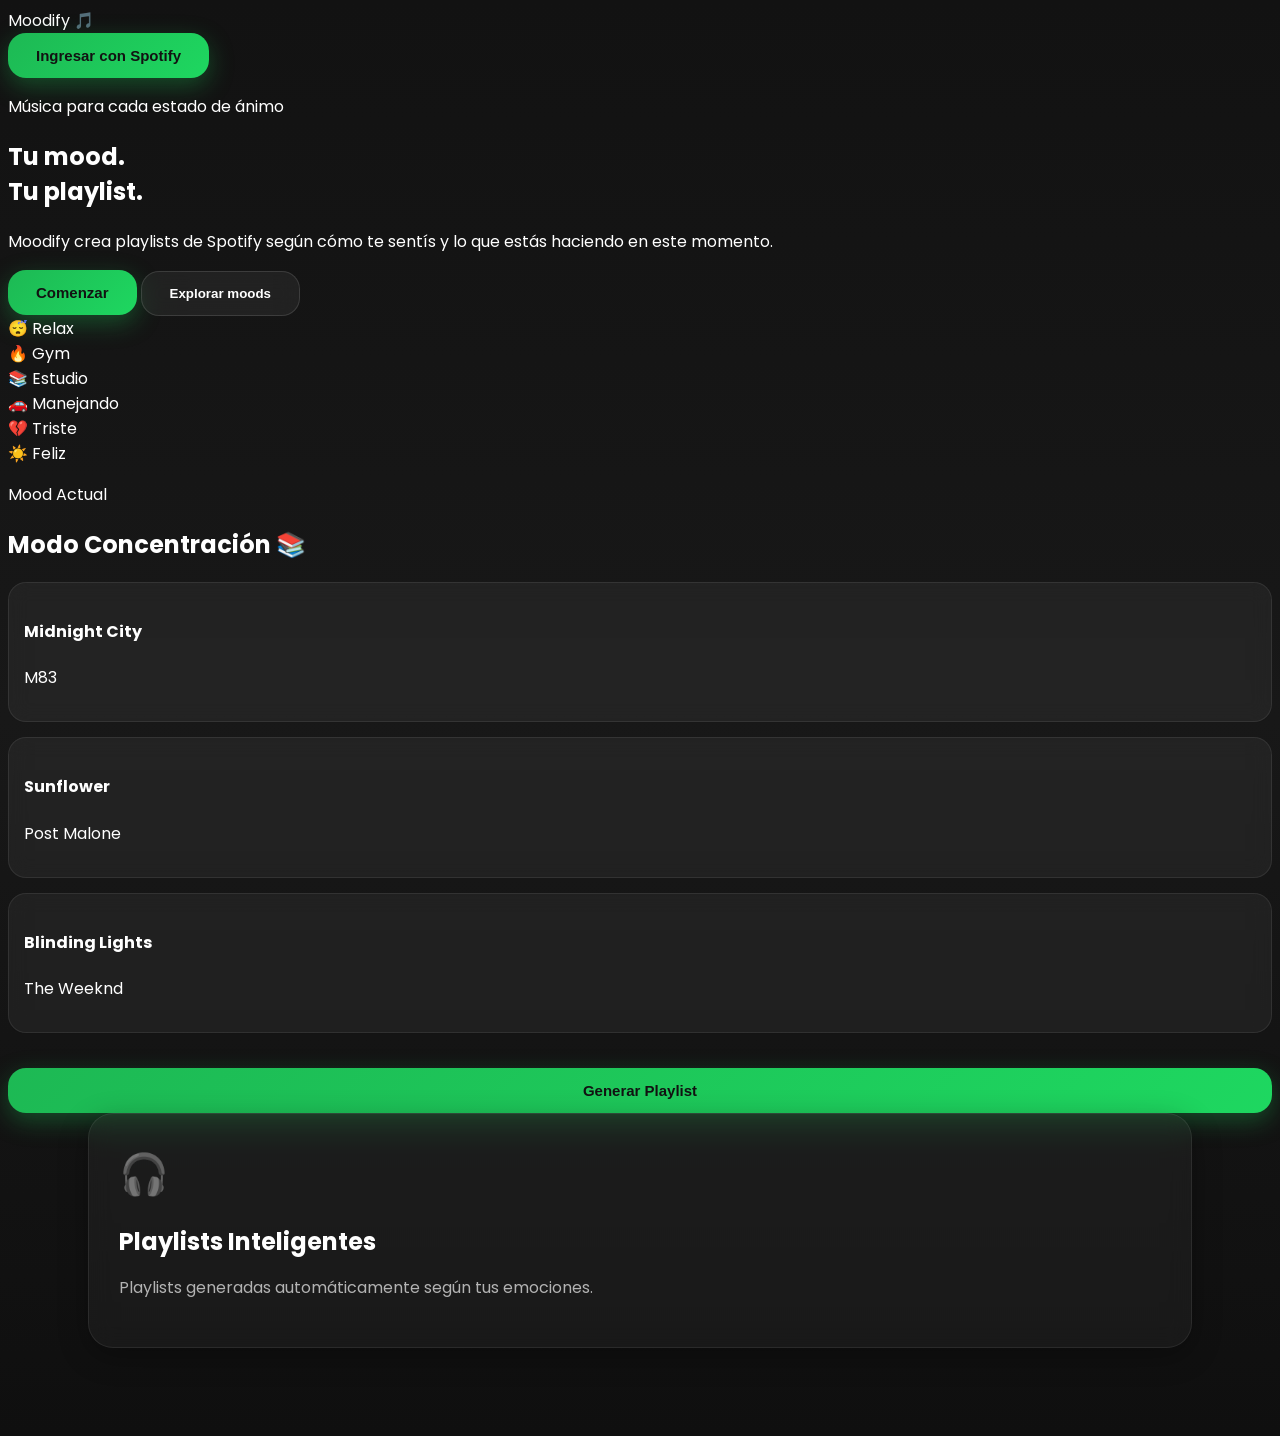
==== index.html @ 7a5965d8 "Moodify" ====
<!DOCTYPE html>
<html>
<head>
  <meta charset="UTF-8" />
  <meta name="viewport" content="width=device-width, initial-scale=1.0" />
  <title>Moodify</title>

  <link rel="preconnect" href="https://fonts.googleapis.com">
  <link rel="preconnect" href="https://fonts.gstatic.com" crossorigin>
  <link href="https://fonts.googleapis.com/css2?family=Poppins:wght@300;400;500;600;700;800&display=swap" rel="stylesheet">
  <link rel="stylesheet" href="/css/style.css">
  
<body>

  <nav>
    <div class="logo">Moodify 🎵</div>

    <button class="login-btn">Ingresar con Spotify</button>
  </nav>

  <section class="hero">

    <div class="hero-text">
      <p class="green-text">Música para cada estado de ánimo</p>

      <h1>Tu mood.<br>Tu playlist.</h1>

      <p>
        Moodify crea playlists de Spotify según cómo te sentís y lo que estás haciendo en este momento.
      </p>

      <div class="buttons">
        <button class="primary-btn">Comenzar</button>
        <button class="secondary-btn">Explorar moods</button>
      </div>

      <div class="moods">
        <div class="mood">😴 Relax</div>
        <div class="mood">🔥 Gym</div>
        <div class="mood">📚 Estudio</div>
        <div class="mood">🚗 Manejando</div>
        <div class="mood">💔 Triste</div>
        <div class="mood">☀️ Feliz</div>
      </div>
    </div>

    <div class="music-card">
      <div class="card">
        <div class="playlist-box">
          <p>Mood Actual</p>
          <h2>Modo Concentración 📚</h2>

          <div class="song">
            <h4>Midnight City</h4>
            <p>M83</p>
          </div>

          <div class="song">
            <h4>Sunflower</h4>
            <p>Post Malone</p>
          </div>

          <div class="song">
            <h4>Blinding Lights</h4>
            <p>The Weeknd</p>
          </div>

          <button class="generate-btn">Generar Playlist</button>
        </div>
      </div>
    </div>

  </section>

  <section class="features">

    <div class="feature-card">
      <span>🎧</span>
      <h3>Playlists Inteligentes</h3>
      <p>
        Playlists generadas automáticamente según tus emociones.
      </p>
    </div>

</body>
</html>
---- css/style.css ----
body {
  background: linear-gradient(to bottom, #121212, #181818, #0f0f0f);
  color: white;
  font-family: 'Poppins', sans-serif;
}

/* TARJETAS DE CANCIONES */
.song {
  background: rgba(255, 255, 255, 0.05);
  backdrop-filter: blur(10px);
  border: 1px solid rgba(255,255,255,0.08);
  padding: 15px;
  border-radius: 18px;
  margin-bottom: 15px;
  transition: 0.3s;
}

.song:hover {
  transform: translateY(-3px);
  background: rgba(255,255,255,0.08);
}

/* BOTON PRINCIPAL */
.generate-btn {
  width: 100%;
  margin-top: 20px;
  padding: 15px;
  border: none;
  border-radius: 18px;
  background: linear-gradient(135deg, #1DB954, #1ed760);
  color: #121212;
  font-weight: 700;
  cursor: pointer;
  transition: 0.3s;
  font-size: 16px;
}

.generate-btn:hover {
  transform: scale(1.02);
  box-shadow: 0 0 20px rgba(29, 185, 84, 0.4);
}

/* FEATURES */
.features {
  display: grid;
  grid-template-columns: repeat(auto-fit, minmax(250px, 1fr));
  gap: 25px;
  padding: 0 80px 80px;
}

/* CARDS */
.feature-card {
  background: rgba(255,255,255,0.04);
  border: 1px solid rgba(255,255,255,0.08);
  backdrop-filter: blur(12px);
  border-radius: 25px;
  padding: 30px;
  transition: 0.3s;
  box-shadow: 0 8px 30px rgba(0,0,0,0.3);
}

.feature-card:hover {
  transform: translateY(-6px);
  border-color: #1DB954;
}

/* ICONOS */
.feature-card span {
  font-size: 40px;
}

/* TITULOS */
.feature-card h3 {
  margin: 20px 0 10px;
  font-size: 24px;
  color: white;
}

/* TEXTO */
.feature-card p {
  color: #b3b3b3;
  line-height: 1.6;
}

/* RESPONSIVE */
@media (max-width: 900px) {

  nav {
    padding: 20px 30px;
  }

  .hero {
    padding: 50px 30px;
  }

  .hero-text h1 {
    font-size: 50px;
  }

  .features {
    padding: 0 30px 50px;
  }
}
/* BOTON VERDE PRINCIPAL */
.primary-btn,
.generate-btn,
.login-btn {

  background: linear-gradient(135deg, #1DB954, #1ed760);
  color: #121212;

  border: none;
  border-radius: 18px;

  padding: 14px 28px;

  font-weight: 700;
  font-size: 15px;

  cursor: pointer;

  transition: 0.3s;

  box-shadow: 0 8px 25px rgba(29, 185, 84, 0.35);
}

/* HOVER */
.primary-btn:hover,
.generate-btn:hover,
.login-btn:hover {

  transform: translateY(-3px) scale(1.02);

  box-shadow: 0 12px 30px rgba(29, 185, 84, 0.5);

  background: linear-gradient(135deg, #1ed760, #24ff72);
}


/* BOTON SECUNDARIO */
.secondary-btn {

  background: rgba(255,255,255,0.06);

  color: white;

  border: 1px solid rgba(255,255,255,0.12);

  border-radius: 18px;

  padding: 14px 28px;

  font-weight: 600;

  cursor: pointer;

  transition: 0.3s;

  backdrop-filter: blur(10px);
}

/* HOVER SECUNDARIO */
.secondary-btn:hover {

  background: rgba(255,255,255,0.1);

  border-color: #1DB954;

  transform: translateY(-3px);
}
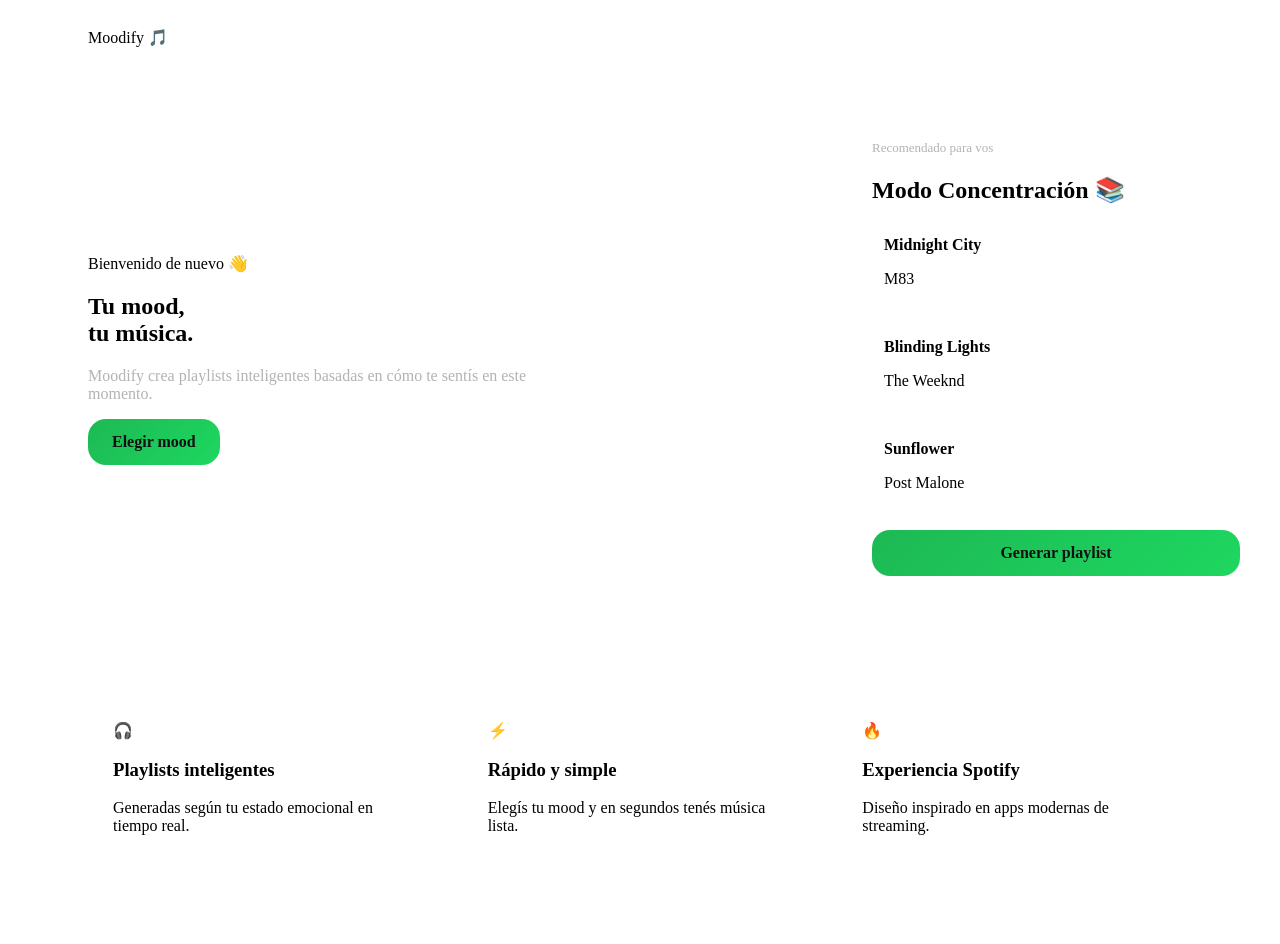
==== commit 3b43a049: "Moodify" ====
--- a/index.html
+++ b/index.html
@@ -1,86 +1,110 @@
 <!DOCTYPE html>
-<html>
+<html lang="es">
+
 <head>
   <meta charset="UTF-8" />
   <meta name="viewport" content="width=device-width, initial-scale=1.0" />
-  <title>Moodify</title>
 
+  <title>Moodify | Home</title>
+
+  <!-- SEO -->
+  <meta name="description" content="Moodify genera playlists según tu estado de ánimo usando Spotify">
+  <meta name="keywords" content="música, playlists, spotify, mood, estudio, gym, relax">
+  <meta name="author" content="Alejandro Gomez">
+
+  <!-- Fonts -->
   <link rel="preconnect" href="https://fonts.googleapis.com">
   <link rel="preconnect" href="https://fonts.gstatic.com" crossorigin>
   <link href="https://fonts.googleapis.com/css2?family=Poppins:wght@300;400;500;600;700;800&display=swap" rel="stylesheet">
+
+  <!-- CSS -->
   <link rel="stylesheet" href="/css/style.css">
-  
+</head>
+
 <body>
 
-  <nav>
+  <!-- NAV GLOBAL -->
+  <nav class="nav">
     <div class="logo">Moodify 🎵</div>
 
-    <button class="login-btn">Ingresar con Spotify</button>
+    <div class="nav-links">
+      <a href="home.html">Inicio</a>
+      <a href="mood-selector.html">Moods</a>
+      <a href="playlist.html">Playlist</a>
+      <a href="profile.html">Perfil</a>
+    </div>
   </nav>
 
+  <!-- HERO -->
   <section class="hero">
 
     <div class="hero-text">
-      <p class="green-text">Música para cada estado de ánimo</p>
 
-      <h1>Tu mood.<br>Tu playlist.</h1>
+      <p class="green-text">Bienvenido de nuevo 👋</p>
 
-      <p>
-        Moodify crea playlists de Spotify según cómo te sentís y lo que estás haciendo en este momento.
+      <h1>Tu mood,<br>tu música.</h1>
+
+      <p class="subtitle">
+        Moodify crea playlists inteligentes basadas en cómo te sentís en este momento.
       </p>
 
       <div class="buttons">
-        <button class="primary-btn">Comenzar</button>
-        <button class="secondary-btn">Explorar moods</button>
+        <a href="mood-selector.html" class="btn-primary">Elegir mood</a>
+        <a href="playlist.html" class="btn-secondary">Ver última playlist</a>
       </div>
 
-      <div class="moods">
-        <div class="mood">😴 Relax</div>
-        <div class="mood">🔥 Gym</div>
-        <div class="mood">📚 Estudio</div>
-        <div class="mood">🚗 Manejando</div>
-        <div class="mood">💔 Triste</div>
-        <div class="mood">☀️ Feliz</div>
-      </div>
     </div>
 
-    <div class="music-card">
-      <div class="card">
-        <div class="playlist-box">
-          <p>Mood Actual</p>
-          <h2>Modo Concentración 📚</h2>
+    <!-- CARD VISUAL -->
+    <div class="music-card card">
 
-          <div class="song">
-            <h4>Midnight City</h4>
-            <p>M83</p>
-          </div>
+      <p class="small-text">Recomendado para vos</p>
 
-          <div class="song">
-            <h4>Sunflower</h4>
-            <p>Post Malone</p>
-          </div>
+      <h2>Modo Concentración 📚</h2>
 
-          <div class="song">
-            <h4>Blinding Lights</h4>
-            <p>The Weeknd</p>
-          </div>
+      <div class="song">
+        <strong>Midnight City</strong>
+        <p>M83</p>
+      </div>
 
-          <button class="generate-btn">Generar Playlist</button>
-        </div>
+      <div class="song">
+        <strong>Blinding Lights</strong>
+        <p>The Weeknd</p>
       </div>
+
+      <div class="song">
+        <strong>Sunflower</strong>
+        <p>Post Malone</p>
+      </div>
+
+      <a href="playlist.html" class="btn-primary full">Generar playlist</a>
+
     </div>
 
   </section>
 
+  <!-- FEATURES -->
   <section class="features">
 
     <div class="feature-card">
-      <span>🎧</span>
-      <h3>Playlists Inteligentes</h3>
-      <p>
-        Playlists generadas automáticamente según tus emociones.
-      </p>
+      🎧
+      <h3>Playlists inteligentes</h3>
+      <p>Generadas según tu estado emocional en tiempo real.</p>
     </div>
+
+    <div class="feature-card">
+      ⚡
+      <h3>Rápido y simple</h3>
+      <p>Elegís tu mood y en segundos tenés música lista.</p>
+    </div>
+
+    <div class="feature-card">
+      🔥
+      <h3>Experiencia Spotify</h3>
+      <p>Diseño inspirado en apps modernas de streaming.</p>
+    </div>
+
+  </section>
 
 </body>
 </html>
--- a/css/style.css
+++ b/css/style.css
@@ -1,170 +1,323 @@
-body {
-  background: linear-gradient(to bottom, #121212, #181818, #0f0f0f);
+/* NAV PRO */
+.nav {
+  display: flex;
+  justify-content: space-between;
+  align-items: center;
+  padding: 20px 80px;
+}
+
+.nav-links a {
   color: white;
-  font-family: 'Poppins', sans-serif;
-}
-
-/* TARJETAS DE CANCIONES */
-.song {
-  background: rgba(255, 255, 255, 0.05);
-  backdrop-filter: blur(10px);
-  border: 1px solid rgba(255,255,255,0.08);
-  padding: 15px;
-  border-radius: 18px;
-  margin-bottom: 15px;
-  transition: 0.3s;
-}
-
-.song:hover {
-  transform: translateY(-3px);
-  background: rgba(255,255,255,0.08);
-}
-
-/* BOTON PRINCIPAL */
-.generate-btn {
-  width: 100%;
-  margin-top: 20px;
-  padding: 15px;
-  border: none;
-  border-radius: 18px;
+  text-decoration: none;
+  margin: 0 12px;
+  opacity: 0.7;
+  transition: 0.3s;
+}
+
+.nav-links a:hover {
+  opacity: 1;
+  color: #1DB954;
+}
+
+/* HERO PRO */
+.hero {
+  display: flex;
+  justify-content: space-between;
+  align-items: center;
+  padding: 60px 80px;
+  gap: 40px;
+}
+
+/* SUBTITLE */
+.subtitle {
+  color: #b3b3b3;
+  max-width: 450px;
+}
+
+/* BOTONES */
+.btn-primary {
   background: linear-gradient(135deg, #1DB954, #1ed760);
   color: #121212;
+  padding: 14px 24px;
+  border-radius: 18px;
   font-weight: 700;
-  cursor: pointer;
-  transition: 0.3s;
-  font-size: 16px;
-}
-
-.generate-btn:hover {
-  transform: scale(1.02);
-  box-shadow: 0 0 20px rgba(29, 185, 84, 0.4);
-}
-
-/* FEATURES */
+  text-decoration: none;
+  display: inline-block;
+  transition: 0.3s;
+}
+
+.btn-primary:hover {
+  transform: translateY(-4px);
+  box-shadow: 0 10px 30px rgba(29,185,84,0.4);
+}
+
+.btn-secondary {
+  background: rgba(255,255,255,0.06);
+  color: white;
+  padding: 14px 24px;
+  border-radius: 18px;
+  text-decoration: none;
+  margin-left: 10px;
+  transition: 0.3s;
+}
+
+.btn-secondary:hover {
+  border: 1px solid #1DB954;
+  transform: translateY(-4px);
+}
+
+/* CARD */
+.music-card {
+  width: 320px;
+}
+
+.small-text {
+  color: #b3b3b3;
+  font-size: 13px;
+}
+
+/* SONG PRO */
+.song {
+  margin: 10px 0;
+  padding: 12px;
+  border-radius: 12px;
+  background: rgba(255,255,255,0.05);
+  transition: 0.3s;
+}
+
+.song:hover {
+  transform: translateX(5px);
+  border-left: 3px solid #1DB954;
+}
+
+/* FEATURES PRO */
 .features {
   display: grid;
-  grid-template-columns: repeat(auto-fit, minmax(250px, 1fr));
-  gap: 25px;
-  padding: 0 80px 80px;
-}
-
-/* CARDS */
+  grid-template-columns: repeat(3, 1fr);
+  gap: 20px;
+  padding: 60px 80px;
+}
+
 .feature-card {
-  background: rgba(255,255,255,0.04);
-  border: 1px solid rgba(255,255,255,0.08);
-  backdrop-filter: blur(12px);
-  border-radius: 25px;
-  padding: 30px;
-  transition: 0.3s;
-  box-shadow: 0 8px 30px rgba(0,0,0,0.3);
+  background: rgba(255,255,255,0.05);
+  padding: 25px;
+  border-radius: 20px;
+  transition: 0.3s;
 }
 
 .feature-card:hover {
   transform: translateY(-6px);
+  border: 1px solid #1DB954;
+}
+/* HERO SMALL (para páginas internas) */
+.hero.small {
+  padding: 40px 80px;
+}
+
+/* MOODS SECTION */
+.moods-section {
+  padding: 40px 80px 80px;
+}
+
+/* GRID PRO */
+.moods-grid {
+  display: grid;
+  grid-template-columns: repeat(3, 1fr);
+  gap: 20px;
+}
+
+/* MOOD CARD PRO */
+.mood-card {
+  background: rgba(255,255,255,0.05);
+  border: 1px solid rgba(255,255,255,0.08);
+  border-radius: 20px;
+  padding: 25px;
+  text-decoration: none;
+  color: white;
+  transition: 0.3s;
+
+  display: flex;
+  flex-direction: column;
+  gap: 5px;
+}
+
+.mood-card h3 {
+  margin: 0;
+}
+
+.mood-card p {
+  margin: 0;
+  color: #b3b3b3;
+  font-size: 14px;
+}
+
+/* HOVER PRO */
+.mood-card:hover {
+  transform: translateY(-8px);
   border-color: #1DB954;
-}
-
-/* ICONOS */
-.feature-card span {
-  font-size: 40px;
-}
-
-/* TITULOS */
-.feature-card h3 {
-  margin: 20px 0 10px;
-  font-size: 24px;
-  color: white;
-}
-
-/* TEXTO */
-.feature-card p {
-  color: #b3b3b3;
-  line-height: 1.6;
+  background: rgba(29,185,84,0.08);
+}
+
+/* EMOJI GRANDE */
+.mood-card {
+  font-size: 30px;
 }
 
 /* RESPONSIVE */
 @media (max-width: 900px) {
-
-  nav {
-    padding: 20px 30px;
+  .moods-grid {
+    grid-template-columns: repeat(2, 1fr);
   }
 
   .hero {
-    padding: 50px 30px;
-  }
-
-  .hero-text h1 {
-    font-size: 50px;
-  }
-
-  .features {
-    padding: 0 30px 50px;
-  }
-}
-/* BOTON VERDE PRINCIPAL */
-.primary-btn,
-.generate-btn,
-.login-btn {
-
-  background: linear-gradient(135deg, #1DB954, #1ed760);
-  color: #121212;
-
-  border: none;
-  border-radius: 18px;
-
-  padding: 14px 28px;
-
-  font-weight: 700;
-  font-size: 15px;
-
-  cursor: pointer;
-
-  transition: 0.3s;
-
-  box-shadow: 0 8px 25px rgba(29, 185, 84, 0.35);
-}
-
-/* HOVER */
-.primary-btn:hover,
-.generate-btn:hover,
-.login-btn:hover {
-
-  transform: translateY(-3px) scale(1.02);
-
-  box-shadow: 0 12px 30px rgba(29, 185, 84, 0.5);
-
-  background: linear-gradient(135deg, #1ed760, #24ff72);
-}
-
-
-/* BOTON SECUNDARIO */
-.secondary-btn {
-
+    padding: 40px;
+  }
+}
+
+@media (max-width: 600px) {
+  .moods-grid {
+    grid-template-columns: 1fr;
+  }
+}
+
+/* PLAYLIST LAYOUT */
+.playlist-container {
+  display: grid;
+  grid-template-columns: 300px 1fr;
+  gap: 30px;
+  padding: 40px 80px 80px;
+}
+
+/* INFO CARD */
+.playlist-info {
+  height: fit-content;
+  display: flex;
+  flex-direction: column;
+  gap: 15px;
+}
+
+/* FULL BUTTON */
+.full {
+  width: 100%;
+  text-align: center;
+}
+
+/* SONG LIST */
+.song-list {
+  display: flex;
+  flex-direction: column;
+  gap: 12px;
+}
+
+/* SONG ITEM PRO */
+.song-item {
+  display: flex;
+  justify-content: space-between;
+  align-items: center;
+
+  padding: 15px 20px;
+  border-radius: 15px;
+
+  background: rgba(255,255,255,0.05);
+  border: 1px solid rgba(255,255,255,0.08);
+
+  transition: 0.3s;
+}
+
+.song-item:hover {
+  transform: translateX(6px);
+  border-left: 3px solid #1DB954;
+  background: rgba(29,185,84,0.08);
+}
+
+/* TEXTO SONG */
+.song-item p {
+  margin: 0;
+  color: #b3b3b3;
+  font-size: 13px;
+}
+
+/* RESPONSIVE */
+@media (max-width: 900px) {
+  .playlist-container {
+    grid-template-columns: 1fr;
+    padding: 30px;
+  }
+}
+
+/* PROFILE LAYOUT */
+.profile-container {
+  display: grid;
+  grid-template-columns: 300px 1fr;
+  gap: 25px;
+  padding: 40px 80px 80px;
+}
+
+/* AVATAR */
+.avatar {
+  font-size: 60px;
+  text-align: center;
+  margin-bottom: 10px;
+}
+
+/* USER CARD */
+.profile-card {
+  text-align: center;
+  height: fit-content;
+}
+
+/* STATS GRID */
+.stats-grid {
+  display: grid;
+  grid-template-columns: repeat(3, 1fr);
+  gap: 15px;
+}
+
+/* STAT CARD */
+.stat-card {
+  text-align: center;
+}
+
+.stat-card h3 {
+  font-size: 28px;
+  margin: 0;
+  color: #1DB954;
+}
+
+/* FAVORITES */
+.favorites {
+  grid-column: 1 / -1;
+}
+
+.tags {
+  display: flex;
+  flex-wrap: wrap;
+  gap: 10px;
+  margin-top: 10px;
+}
+
+.tags span {
   background: rgba(255,255,255,0.06);
-
-  color: white;
-
-  border: 1px solid rgba(255,255,255,0.12);
-
-  border-radius: 18px;
-
-  padding: 14px 28px;
-
-  font-weight: 600;
-
-  cursor: pointer;
-
-  transition: 0.3s;
-
-  backdrop-filter: blur(10px);
-}
-
-/* HOVER SECUNDARIO */
-.secondary-btn:hover {
-
-  background: rgba(255,255,255,0.1);
-
-  border-color: #1DB954;
-
-  transform: translateY(-3px);
+  padding: 8px 14px;
+  border-radius: 20px;
+  font-size: 13px;
+  border: 1px solid rgba(255,255,255,0.08);
+}
+
+/* LOGOUT */
+.logout {
+  grid-column: 1 / -1;
+  text-align: center;
+}
+
+/* RESPONSIVE */
+@media (max-width: 900px) {
+  .profile-container {
+    grid-template-columns: 1fr;
+    padding: 30px;
+  }
+
+  .stats-grid {
+    grid-template-columns: 1fr;
+  }
 }
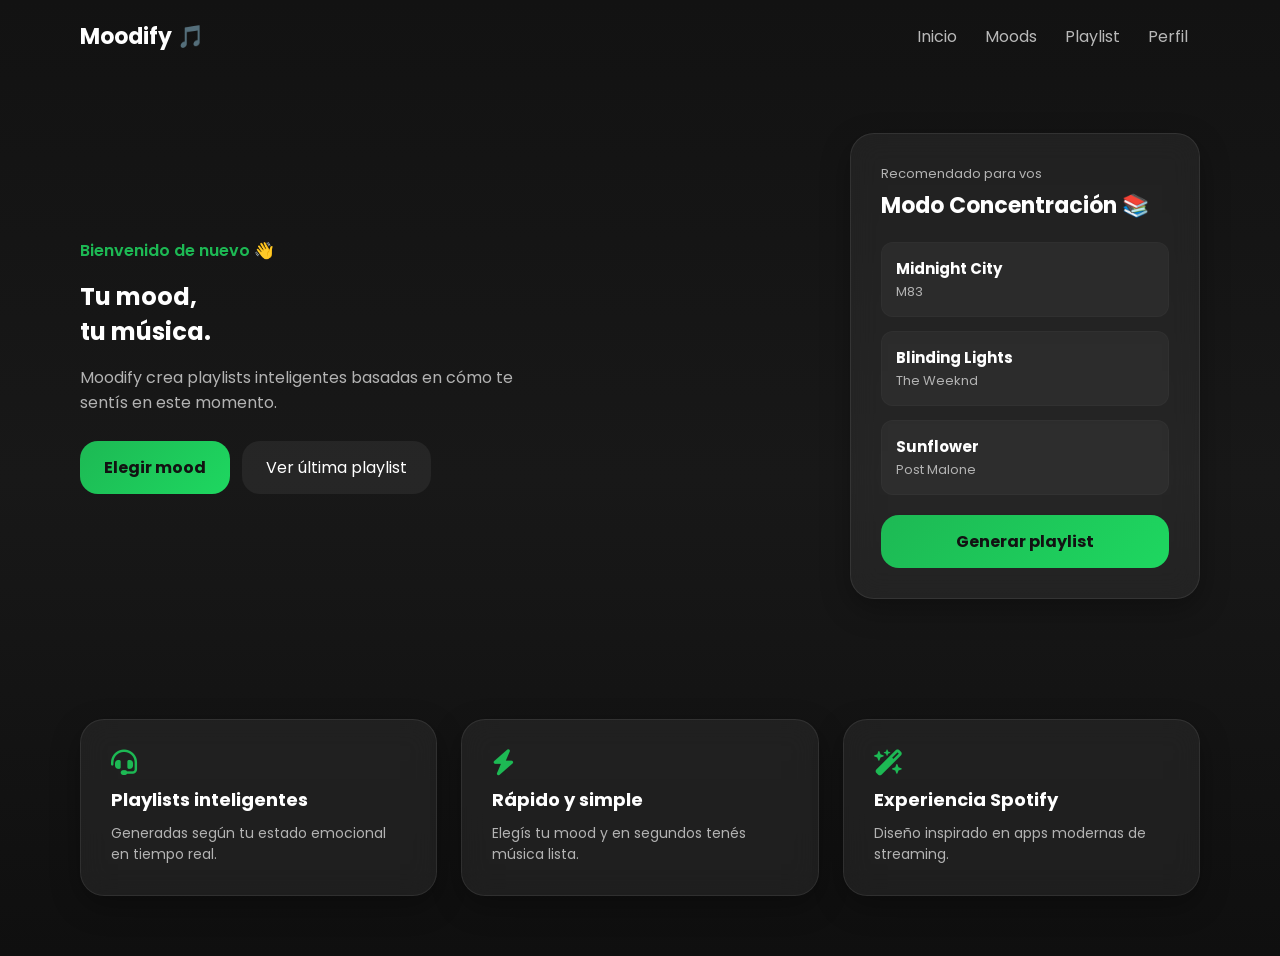
==== commit 26d8b8b2: "Se cargaron las ultimas actualizaciones" ====
--- a/index.html
+++ b/index.html
@@ -7,59 +7,47 @@
 
   <title>Moodify | Home</title>
 
-  <!-- SEO -->
   <meta name="description" content="Moodify genera playlists según tu estado de ánimo usando Spotify">
   <meta name="keywords" content="música, playlists, spotify, mood, estudio, gym, relax">
   <meta name="author" content="Alejandro Gomez">
 
-  <!-- Fonts -->
   <link rel="preconnect" href="https://fonts.googleapis.com">
   <link rel="preconnect" href="https://fonts.gstatic.com" crossorigin>
   <link href="https://fonts.googleapis.com/css2?family=Poppins:wght@300;400;500;600;700;800&display=swap" rel="stylesheet">
+  <link rel="stylesheet" href="https://cdnjs.cloudflare.com/ajax/libs/font-awesome/6.5.0/css/all.min.css">
 
-  <!-- CSS -->
   <link rel="stylesheet" href="/css/style.css">
 </head>
 
 <body>
 
-  <!-- NAV GLOBAL -->
   <nav class="nav">
-    <div class="logo">Moodify 🎵</div>
+    <div class="logo" style="font-weight: 700; font-size: 22px;">Moodify 🎵</div>
 
     <div class="nav-links">
-      <a href="home.html">Inicio</a>
-      <a href="mood-selector.html">Moods</a>
-      <a href="playlist.html">Playlist</a>
-      <a href="profile.html">Perfil</a>
+      <a href="index.html">Inicio</a>
+      <a href="/paginas/mood-selector.html">Moods</a>
+      <a href="/paginas/playlist.html">Playlist</a>
+      <a href="/paginas/profile.html">Perfil</a>
     </div>
   </nav>
 
-  <!-- HERO -->
   <section class="hero">
 
     <div class="hero-text">
-
       <p class="green-text">Bienvenido de nuevo 👋</p>
-
       <h1>Tu mood,<br>tu música.</h1>
-
       <p class="subtitle">
         Moodify crea playlists inteligentes basadas en cómo te sentís en este momento.
       </p>
-
       <div class="buttons">
-        <a href="mood-selector.html" class="btn-primary">Elegir mood</a>
-        <a href="playlist.html" class="btn-secondary">Ver última playlist</a>
+        <a href="/paginas/mood-selector.html" class="btn-primary">Elegir mood</a>
+        <a href="/paginas/playlist.html" class="btn-secondary">Ver última playlist</a>
       </div>
-
     </div>
 
-    <!-- CARD VISUAL -->
     <div class="music-card card">
-
       <p class="small-text">Recomendado para vos</p>
-
       <h2>Modo Concentración 📚</h2>
 
       <div class="song">
@@ -77,29 +65,27 @@
         <p>Post Malone</p>
       </div>
 
-      <a href="playlist.html" class="btn-primary full">Generar playlist</a>
-
+      <a href="/paginas/playlist.html" class="btn-primary full">Generar playlist</a>
     </div>
 
   </section>
 
-  <!-- FEATURES -->
   <section class="features">
 
     <div class="feature-card">
-      🎧
+      <i class="fa-solid fa-headset" style="color: #1DB954; font-size: 26px; margin-bottom: 10px; display: block;"></i>
       <h3>Playlists inteligentes</h3>
       <p>Generadas según tu estado emocional en tiempo real.</p>
     </div>
 
     <div class="feature-card">
-      ⚡
+      <i class="fa-solid fa-bolt" style="color: #1DB954; font-size: 26px; margin-bottom: 10px; display: block;"></i>
       <h3>Rápido y simple</h3>
       <p>Elegís tu mood y en segundos tenés música lista.</p>
     </div>
 
     <div class="feature-card">
-      🔥
+      <i class="fa-solid fa-wand-magic-sparkles" style="color: #1DB954; font-size: 26px; margin-bottom: 10px; display: block;"></i>
       <h3>Experiencia Spotify</h3>
       <p>Diseño inspirado en apps modernas de streaming.</p>
     </div>
--- a/css/style.css
+++ b/css/style.css
@@ -1,4 +1,14 @@
-/* NAV PRO */
+/* ==========================================
+   ESTILOS GENERALES Y BASE
+   ========================================== */
+body {
+  margin: 0;
+  background: linear-gradient(to bottom, #121212, #181818, #0f0f0f);
+  color: white;
+  font-family: 'Poppins', sans-serif;
+}
+
+/* NAV GLOBAL */
 .nav {
   display: flex;
   justify-content: space-between;
@@ -19,22 +29,73 @@
   color: #1DB954;
 }
 
-/* HERO PRO */
+/* ==========================================
+   HERO (INDEX / HOME)
+   ========================================== */
 .hero {
   display: flex;
   justify-content: space-between;
   align-items: center;
   padding: 60px 80px;
   gap: 40px;
-}
-
-/* SUBTITLE */
+  position: relative;
+  overflow: hidden;
+}
+
+.hero::before {
+  content: "";
+  position: absolute;
+  top: 0;
+  right: 0;
+  width: 50%;
+  height: 100%;
+  background: url("https://images.unsplash.com/photo-1511379938547-c1f69419868d") center/cover;
+  opacity: 0.25;
+  border-radius: 30px;
+  z-index: 1;
+}
+
+/* Alineación limpia del Hero Text */
+.hero-text {
+  position: relative;
+  z-index: 2;
+  display: flex;
+  flex-direction: column;
+  align-items: flex-start;
+  gap: 16px;
+}
+
+.hero-text h1, 
+.hero-text p {
+  margin: 0;
+}
+
 .subtitle {
   color: #b3b3b3;
   max-width: 450px;
 }
 
-/* BOTONES */
+.green-text {
+  color: #1DB954;
+  font-weight: 600;
+}
+
+/* Contenedor de botones en Hero */
+.hero-text .buttons {
+  display: flex;
+  align-items: center;
+  gap: 12px;
+  margin-top: 10px;
+}
+
+/* HERO SMALL (para páginas internas) */
+.hero.small {
+  padding: 40px 80px;
+}
+
+/* ==========================================
+   BOTONES
+   ========================================== */
 .btn-primary {
   background: linear-gradient(135deg, #1DB954, #1ed760);
   color: #121212;
@@ -43,7 +104,7 @@
   font-weight: 700;
   text-decoration: none;
   display: inline-block;
-  transition: 0.3s;
+  transition: 0.3s ease;
 }
 
 .btn-primary:hover {
@@ -57,8 +118,7 @@
   padding: 14px 24px;
   border-radius: 18px;
   text-decoration: none;
-  margin-left: 10px;
-  transition: 0.3s;
+  transition: 0.3s ease;
 }
 
 .btn-secondary:hover {
@@ -66,67 +126,126 @@
   transform: translateY(-4px);
 }
 
-/* CARD */
+/* Evita desbordes en botones completos */
+.card .full,
+.playlist-info .full,
+.music-card .full {
+  display: block;
+  width: 100%;
+  box-sizing: border-box;
+  text-align: center;
+  margin-top: 20px;
+}
+
+/* ==========================================
+   ESTILO GLOBAL DE TARJETAS (INDEX Y PLAYLIST)
+   ========================================== */
+.card,
+.feature-card,
 .music-card {
-  width: 320px;
+  backdrop-filter: blur(14px);
+  -webkit-backdrop-filter: blur(14px);
+  background: rgba(255, 255, 255, 0.06);
+  border: 1px solid rgba(255, 255, 255, 0.08);
+  box-shadow: 0 10px 30px rgba(0,0,0,0.3);
+  padding: 30px;
+  border-radius: 24px;
+  box-sizing: border-box; 
+}
+
+.music-card {
+  width: 350px;
+  position: relative;
+  z-index: 2;
+}
+
+.music-card h2 {
+  margin-top: 5px;
+  margin-bottom: 20px;
+  font-size: 22px;
 }
 
 .small-text {
   color: #b3b3b3;
   font-size: 13px;
-}
-
-/* SONG PRO */
+  margin: 0;
+}
+
+/* ==========================================
+   BLOQUES DE CANCIONES (INDEX)
+   ========================================== */
 .song {
-  margin: 10px 0;
-  padding: 12px;
+  margin: 0 0 14px 0;
+  padding: 14px;
   border-radius: 12px;
-  background: rgba(255,255,255,0.05);
-  transition: 0.3s;
+  background: rgba(255,255,255,0.04);
+  border: 1px solid rgba(255, 255, 255, 0.02);
+  transition: 0.3s ease;
 }
 
 .song:hover {
   transform: translateX(5px);
   border-left: 3px solid #1DB954;
-}
-
-/* FEATURES PRO */
+  background: rgba(29, 185, 84, 0.08);
+}
+
+.song strong {
+  display: block;
+  font-size: 15px;
+  color: #ffffff;
+  margin-bottom: 2px;
+}
+
+.song p {
+  margin: 0;
+  color: #b3b3b3;
+  font-size: 13px;
+}
+
+/* ==========================================
+   FEATURES GRID (HOME)
+   ========================================== */
 .features {
   display: grid;
   grid-template-columns: repeat(3, 1fr);
-  gap: 20px;
+  gap: 24px;
   padding: 60px 80px;
 }
 
 .feature-card {
-  background: rgba(255,255,255,0.05);
-  padding: 25px;
-  border-radius: 20px;
-  transition: 0.3s;
+  transition: 0.3s ease;
+}
+
+.feature-card h3 {
+  margin: 10px 0;
+  font-size: 18px;
+}
+
+.feature-card p {
+  margin: 0;
+  color: #b3b3b3;
+  font-size: 14px;
+  line-height: 1.5;
 }
 
 .feature-card:hover {
   transform: translateY(-6px);
   border: 1px solid #1DB954;
 }
-/* HERO SMALL (para páginas internas) */
-.hero.small {
-  padding: 40px 80px;
-}
-
-/* MOODS SECTION */
+
+/* ==========================================
+   PÁGINA: MOODS (SECCIÓN INTERNA)
+   ========================================== */
 .moods-section {
   padding: 40px 80px 80px;
 }
 
-/* GRID PRO */
 .moods-grid {
   display: grid;
   grid-template-columns: repeat(3, 1fr);
   gap: 20px;
 }
 
-/* MOOD CARD PRO */
 .mood-card {
   background: rgba(255,255,255,0.05);
   border: 1px solid rgba(255,255,255,0.08);
@@ -135,52 +254,32 @@
   text-decoration: none;
   color: white;
   transition: 0.3s;
-
   display: flex;
   flex-direction: column;
   gap: 5px;
-}
-
-.mood-card h3 {
-  margin: 0;
-}
-
-.mood-card p {
-  margin: 0;
-  color: #b3b3b3;
-  font-size: 14px;
-}
-
-/* HOVER PRO */
+  font-size: 30px;
+}
+
+.mood-card h3 { 
+  margin: 0; 
+  font-size: 20px; 
+}
+
+.mood-card p { 
+  margin: 0; 
+  color: #b3b3b3; 
+  font-size: 14px; 
+}
+
 .mood-card:hover {
   transform: translateY(-8px);
   border-color: #1DB954;
   background: rgba(29,185,84,0.08);
 }
 
-/* EMOJI GRANDE */
-.mood-card {
-  font-size: 30px;
-}
-
-/* RESPONSIVE */
-@media (max-width: 900px) {
-  .moods-grid {
-    grid-template-columns: repeat(2, 1fr);
-  }
-
-  .hero {
-    padding: 40px;
-  }
-}
-
-@media (max-width: 600px) {
-  .moods-grid {
-    grid-template-columns: 1fr;
-  }
-}
-
-/* PLAYLIST LAYOUT */
+/* ==========================================
+   PÁGINA: PLAYLIST (DETALLE INTERNO)
+   ========================================== */
 .playlist-container {
   display: grid;
   grid-template-columns: 300px 1fr;
@@ -188,39 +287,39 @@
   padding: 40px 80px 80px;
 }
 
-/* INFO CARD */
-.playlist-info {
-  height: fit-content;
-  display: flex;
-  flex-direction: column;
-  gap: 15px;
-}
-
-/* FULL BUTTON */
-.full {
+.playlist-info.card { 
+  padding: 30px; 
+  border-radius: 24px; 
+}
+
+.playlist-info .btn-primary.full,
+.playlist-info .btn-secondary.full {
+  display: block;
   width: 100%;
-  text-align: center;
-}
-
-/* SONG LIST */
+  box-sizing: border-box;
+  margin-left: 0;
+  margin-bottom: 10px;
+  text-align: center;
+}
+
+.playlist-info .btn-secondary.full { 
+  margin-bottom: 0; 
+}
+
 .song-list {
   display: flex;
   flex-direction: column;
   gap: 12px;
 }
 
-/* SONG ITEM PRO */
 .song-item {
   display: flex;
   justify-content: space-between;
   align-items: center;
-
   padding: 15px 20px;
   border-radius: 15px;
-
   background: rgba(255,255,255,0.05);
   border: 1px solid rgba(255,255,255,0.08);
-
   transition: 0.3s;
 }
 
@@ -230,22 +329,15 @@
   background: rgba(29,185,84,0.08);
 }
 
-/* TEXTO SONG */
 .song-item p {
   margin: 0;
   color: #b3b3b3;
   font-size: 13px;
 }
 
-/* RESPONSIVE */
-@media (max-width: 900px) {
-  .playlist-container {
-    grid-template-columns: 1fr;
-    padding: 30px;
-  }
-}
-
-/* PROFILE LAYOUT */
+/* ==========================================
+   PÁGINA: PERFIL
+   ========================================== */
 .profile-container {
   display: grid;
   grid-template-columns: 300px 1fr;
@@ -253,27 +345,23 @@
   padding: 40px 80px 80px;
 }
 
-/* AVATAR */
 .avatar {
   font-size: 60px;
   text-align: center;
   margin-bottom: 10px;
 }
 
-/* USER CARD */
 .profile-card {
   text-align: center;
   height: fit-content;
 }
 
-/* STATS GRID */
 .stats-grid {
   display: grid;
   grid-template-columns: repeat(3, 1fr);
   gap: 15px;
 }
 
-/* STAT CARD */
 .stat-card {
   text-align: center;
 }
@@ -284,7 +372,6 @@
   color: #1DB954;
 }
 
-/* FAVORITES */
 .favorites {
   grid-column: 1 / -1;
 }
@@ -304,20 +391,54 @@
   border: 1px solid rgba(255,255,255,0.08);
 }
 
-/* LOGOUT */
 .logout {
   grid-column: 1 / -1;
   text-align: center;
 }
 
-/* RESPONSIVE */
+/* ==========================================
+   RESPONSIVE DESIGNS (MEDIA QUERIES)
+   ========================================== */
 @media (max-width: 900px) {
+  .hero {
+    flex-direction: column;
+    align-items: flex-start;
+    padding: 40px;
+  }
+  .hero::before { 
+    width: 100%; 
+    height: 100%; 
+  }
+  .music-card { 
+    width: 100%; 
+  }
+  .features { 
+    grid-template-columns: 1fr; 
+    padding: 40px; 
+  }
+  .moods-grid { 
+    grid-template-columns: repeat(2, 1fr); 
+  }
+  .playlist-container { 
+    grid-template-columns: 1fr; 
+    padding: 30px; 
+  }
   .profile-container {
     grid-template-columns: 1fr;
     padding: 30px;
   }
-
   .stats-grid {
     grid-template-columns: 1fr;
   }
+}
+
+@media (max-width: 600px) {
+  .moods-grid { 
+    grid-template-columns: 1fr; 
+  }
+  .nav { 
+    padding: 20px 40px; 
+    flex-direction: column; 
+    gap: 15px; 
+  }
 }
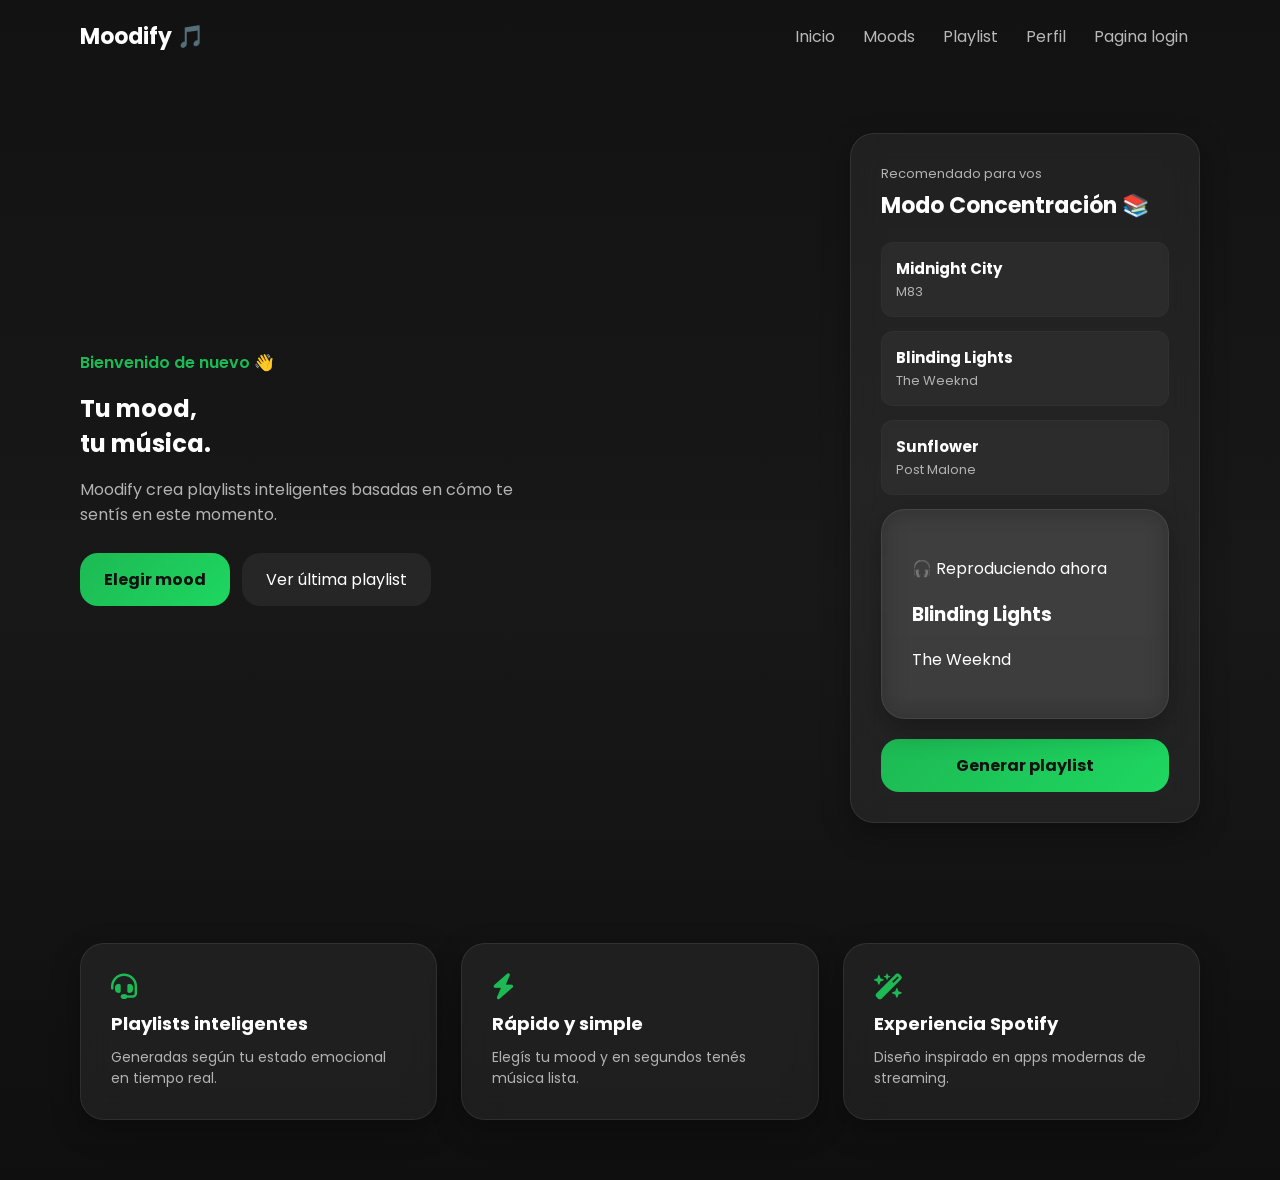
==== commit ebabee73: "se carga scss y se agregan cambios" ====
--- a/index.html
+++ b/index.html
@@ -29,6 +29,7 @@
       <a href="/paginas/mood-selector.html">Moods</a>
       <a href="/paginas/playlist.html">Playlist</a>
       <a href="/paginas/profile.html">Perfil</a>
+      <a href="/paginas/login.html">Pagina login</a>
     </div>
   </nav>
 
@@ -64,6 +65,13 @@
         <strong>Sunflower</strong>
         <p>Post Malone</p>
       </div>
+      <div class="now-playing card">
+        <p class="small">🎧 Reproduciendo ahora</p>
+         <h3>Blinding Lights</h3>
+        <p>The Weeknd</p>
+
+      <div class="bar"></div>
+</div>
 
       <a href="/paginas/playlist.html" class="btn-primary full">Generar playlist</a>
     </div>
